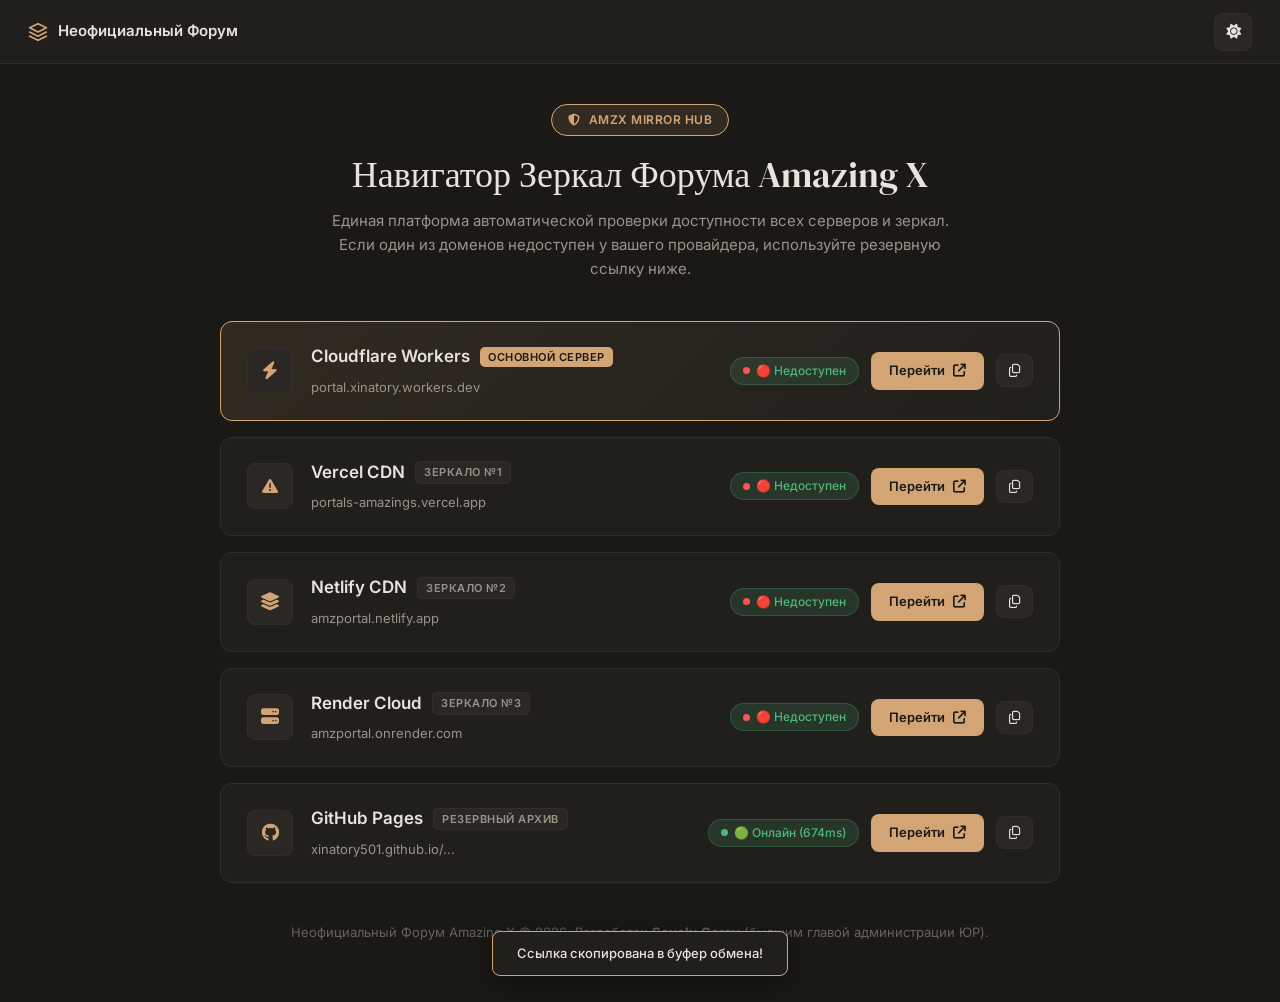
==== hub/index.html @ 3110cd6b "feat: added Mirrors nav button and hub favicons" ====
<!DOCTYPE html>
<html lang="ru" data-theme="dark">
<head>
  <meta charset="UTF-8">
  <meta name="viewport" content="width=device-width, initial-scale=1.0">
  <title>AMZX — Единый Навигатор Зеркал и Серверов | Amazing X</title>
  <meta name="description" content="Официальный хаб навигации и проверки доступности зеркал Неофициального Форума Amazing X. Актуальные ссылки на Cloudflare, Vercel, Netlify, Render и GitHub Pages.">
  <meta name="keywords" content="amazing x зеркала, неофициальный форум амейзинг х, зеркало портала савелий геров, amzx">
  <meta name="robots" content="index, follow">

  <!-- Favicon / Site Icon -->
  <link rel="shortcut icon" href="./favicon.ico?v=5.0">
  <link rel="icon" type="image/x-icon" href="./favicon.ico?v=5.0">
  <link rel="icon" type="image/png" sizes="32x32" href="./favicon.png?v=5.0">
  <link rel="icon" type="image/png" sizes="192x192" href="./favicon.png?v=5.0">
  <link rel="icon" type="image/svg+xml" href="./favicon.svg?v=5.0">
  <link rel="apple-touch-icon" sizes="180x180" href="./apple-touch-icon.png?v=5.0">

  <link rel="preconnect" href="https://fonts.googleapis.com">
  <link rel="preconnect" href="https://fonts.gstatic.com" crossorigin>
  <link href="https://fonts.googleapis.com/css2?family=DM+Serif+Display:ital@0;1&family=Inter:wght@300;400;500;600;700&display=swap" rel="stylesheet">
  <link rel="stylesheet" href="https://cdnjs.cloudflare.com/ajax/libs/font-awesome/6.5.0/css/all.min.css">

  <style>
    /* ══════════════════════════════════════════
       PORTAL — Claude-inspired dual theme design
       ══════════════════════════════════════════ */
    *, *::before, *::after {
      box-sizing: border-box;
      margin: 0;
      padding: 0;
    }

    :root {
      /* DARK THEME (default) — Claude brand palette */
      --bg-base:        #1a1915;   /* warm charcoal */
      --bg-surface:     #211f1c;   /* cards / sidebar */
      --bg-elevated:    #2a2724;   /* hover states */
      --bg-input:       #2f2d29;

      --text-primary:   #e8e3dc;   /* warm off-white */
      --text-secondary: #9a9488;   /* muted warm grey */
      --text-muted:     #66625c;

      --border:         #312f2b;
      --border-subtle:  #262420;

      --accent:         #d4a574;   /* Claude signature warm amber */
      --accent-hover:   #e0b48a;
      --accent-dim:     rgba(212, 165, 116, 0.12);

      --btn-bg:         #d4a574;
      --btn-text:       #1a1915;
      --btn-hover:      #e0b48a;

      --success:        #4eb87b;
      --success-dim:    rgba(78, 184, 123, 0.15);

      --r-lg:           12px;
      --r-md:           8px;
      --r-sm:           5px;
      --transition:     0.2s ease;
    }

    [data-theme="light"] {
      --bg-base:        #f6f4f0;
      --bg-surface:     #ffffff;
      --bg-elevated:    #ece7df;
      --bg-input:       #f0eae1;

      --text-primary:   #1a1714;
      --text-secondary: #5c554c;
      --text-muted:     #948c81;

      --border:         #ded6ca;
      --border-subtle:  #e8e2d7;

      --accent:         #b8824a;
      --accent-hover:   #9f6f3b;
      --accent-dim:     rgba(184, 130, 74, 0.12);

      --btn-bg:         #b8824a;
      --btn-text:       #ffffff;
      --btn-hover:      #9f6f3b;

      --success:        #2b9355;
      --success-dim:    rgba(43, 147, 85, 0.12);
    }

    .theme-switching,
    .theme-switching *,
    .theme-switching *::before,
    .theme-switching *::after {
      transition: none !important;
    }

    body {
      background-color: var(--bg-base);
      color: var(--text-primary);
      font-family: 'Inter', -apple-system, BlinkMacSystemFont, sans-serif;
      min-height: 100vh;
      display: flex;
      flex-direction: column;
      line-height: 1.5;
    }

    /* TOP HEADER BAR */
    .top-bar {
      height: 64px;
      background: var(--bg-surface);
      border-bottom: 1px solid var(--border);
      display: flex;
      align-items: center;
      justify-content: space-between;
      padding: 0 28px;
      position: sticky;
      top: 0;
      z-index: 100;
    }

    .wordmark {
      display: flex;
      align-items: center;
      gap: 10px;
      font-weight: 600;
      font-size: 15px;
      color: var(--text-primary);
      text-decoration: none;
    }

    .wordmark-icon {
      color: var(--accent);
    }

    .header-actions {
      display: flex;
      align-items: center;
      gap: 12px;
    }

    .theme-btn {
      background: var(--bg-elevated);
      border: 1px solid var(--border);
      color: var(--text-primary);
      width: 38px;
      height: 38px;
      border-radius: var(--r-md);
      display: flex;
      align-items: center;
      justify-content: center;
      cursor: pointer;
      font-size: 15px;
      transition: background var(--transition), border-color var(--transition);
    }

    .theme-btn:hover {
      border-color: var(--accent);
      color: var(--accent);
    }

    /* MAIN CONTAINER */
    .main-wrapper {
      max-width: 880px;
      width: 100%;
      margin: 0 auto;
      padding: 40px 20px 60px;
      flex: 1;
    }

    .hero-section {
      text-align: center;
      margin-bottom: 40px;
    }

    .hero-badge {
      display: inline-flex;
      align-items: center;
      gap: 8px;
      padding: 6px 16px;
      background: var(--accent-dim);
      border: 1px solid var(--accent);
      border-radius: 20px;
      color: var(--accent);
      font-size: 12px;
      font-weight: 600;
      letter-spacing: 0.5px;
      margin-bottom: 16px;
    }

    h1 {
      font-family: 'DM Serif Display', serif;
      font-size: 36px;
      font-weight: 400;
      color: var(--text-primary);
      margin-bottom: 12px;
      line-height: 1.25;
    }

    .hero-desc {
      color: var(--text-secondary);
      font-size: 15px;
      max-width: 640px;
      margin: 0 auto;
      line-height: 1.6;
    }

    /* MIRROR CARDS */
    .mirrors-list {
      display: flex;
      flex-direction: column;
      gap: 16px;
      margin-bottom: 36px;
    }

    .card {
      background: var(--bg-surface);
      border: 1px solid var(--border);
      border-radius: var(--r-lg);
      padding: 22px 26px;
      display: flex;
      align-items: center;
      justify-content: space-between;
      gap: 20px;
      transition: border-color var(--transition), transform var(--transition), box-shadow var(--transition);
    }

    .card:hover {
      border-color: var(--accent);
      transform: translateY(-1px);
      box-shadow: 0 8px 24px rgba(0, 0, 0, 0.12);
    }

    .card.primary-card {
      border-color: var(--accent);
      background: linear-gradient(135deg, var(--accent-dim), var(--bg-surface));
    }

    .card-left {
      display: flex;
      align-items: center;
      gap: 18px;
      min-width: 0;
    }

    .card-icon {
      width: 46px;
      height: 46px;
      border-radius: var(--r-md);
      background: var(--bg-elevated);
      border: 1px solid var(--border);
      display: flex;
      align-items: center;
      justify-content: center;
      color: var(--accent);
      font-size: 18px;
      flex-shrink: 0;
    }

    .card-meta {
      min-width: 0;
    }

    .card-title-row {
      display: flex;
      align-items: center;
      gap: 10px;
      margin-bottom: 4px;
      flex-wrap: wrap;
    }

    .card-title {
      font-size: 17px;
      font-weight: 600;
      color: var(--text-primary);
    }

    .badge-tag {
      padding: 2px 8px;
      border-radius: var(--r-sm);
      font-size: 11px;
      font-weight: 600;
      text-transform: uppercase;
      letter-spacing: 0.5px;
    }

    .badge-primary {
      background: var(--accent);
      color: var(--btn-text);
    }

    .badge-subtle {
      background: var(--bg-elevated);
      color: var(--text-secondary);
      border: 1px solid var(--border);
    }

    .card-url {
      font-size: 13px;
      color: var(--text-secondary);
      text-decoration: none;
      word-break: break-all;
    }

    .card-url:hover {
      color: var(--accent);
      text-decoration: underline;
    }

    .card-right {
      display: flex;
      align-items: center;
      gap: 12px;
      flex-shrink: 0;
    }

    .ping-status {
      display: inline-flex;
      align-items: center;
      gap: 6px;
      font-size: 12px;
      font-weight: 500;
      color: var(--success);
      background: var(--success-dim);
      padding: 4px 12px;
      border-radius: 20px;
      border: 1px solid rgba(78, 184, 123, 0.25);
    }

    .ping-dot {
      width: 7px;
      height: 7px;
      border-radius: 50%;
      background: var(--success);
    }

    .btn {
      display: inline-flex;
      align-items: center;
      justify-content: center;
      gap: 8px;
      padding: 9px 18px;
      border-radius: var(--r-md);
      font-size: 13px;
      font-weight: 600;
      text-decoration: none;
      cursor: pointer;
      transition: all var(--transition);
      border: none;
    }

    .btn-accent {
      background: var(--btn-bg);
      color: var(--btn-text);
    }

    .btn-accent:hover {
      background: var(--btn-hover);
      transform: translateY(-1px);
    }

    .btn-outline {
      background: var(--bg-elevated);
      color: var(--text-primary);
      border: 1px solid var(--border);
      padding: 9px 12px;
    }

    .btn-outline:hover {
      border-color: var(--accent);
      color: var(--accent);
    }

    footer {
      text-align: center;
      font-size: 13px;
      color: var(--text-muted);
      margin-top: 40px;
    }

    /* TOAST */
    .toast {
      position: fixed;
      bottom: 24px;
      left: 50%;
      transform: translateX(-50%) translateY(100px);
      background: var(--bg-surface);
      border: 1px solid var(--accent);
      color: var(--text-primary);
      padding: 12px 24px;
      border-radius: var(--r-md);
      font-size: 13px;
      font-weight: 500;
      box-shadow: 0 8px 30px rgba(0, 0, 0, 0.4);
      transition: transform 0.25s ease;
      z-index: 999;
    }

    .toast.show {
      transform: translateX(-50%) translateY(0);
    }

    @media (max-width: 640px) {
      .card {
        flex-direction: column;
        align-items: flex-start;
      }
      .card-right {
        width: 100%;
      }
      .btn-accent {
        flex: 1;
      }
    }
  </style>
</head>
<body>

  <!-- TOP HEADER BAR -->
  <header class="top-bar">
    <a href="https://portal.xinatory.workers.dev/" class="wordmark">
      <svg width="20" height="20" viewBox="0 0 24 24" fill="none" class="wordmark-icon">
        <path d="M12 2L2 7l10 5 10-5-10-5zM2 17l10 5 10-5M2 12l10 5 10-5" stroke="currentColor" stroke-width="2" stroke-linecap="round" stroke-linejoin="round"/>
      </svg>
      <span>Неофициальный Форум</span>
    </a>

    <div class="header-actions">
      <button id="theme-toggle" class="theme-btn" title="Переключить тему">
        <i class="fa-solid fa-moon"></i>
      </button>
    </div>
  </header>

  <!-- MAIN CONTENT -->
  <main class="main-wrapper">
    
    <div class="hero-section">
      <div class="hero-badge">
        <i class="fa-solid fa-shield-halved"></i> AMZX MIRROR HUB
      </div>
      <h1>Навигатор Зеркал Форума Amazing X</h1>
      <p class="hero-desc">
        Единая платформа автоматической проверки доступности всех серверов и зеркал. 
        Если один из доменов недоступен у вашего провайдера, используйте резервную ссылку ниже.
      </p>
    </div>

    <div class="mirrors-list">

      <!-- 1. CLOUDFLARE WORKERS -->
      <div class="card primary-card">
        <div class="card-left">
          <div class="card-icon">
            <i class="fa-solid fa-bolt"></i>
          </div>
          <div class="card-meta">
            <div class="card-title-row">
              <span class="card-title">Cloudflare Workers</span>
              <span class="badge-tag badge-primary">ОСНОВНОЙ СЕРВЕР</span>
            </div>
            <a href="https://portal.xinatory.workers.dev/" class="card-url" target="_blank">portal.xinatory.workers.dev</a>
          </div>
        </div>
        <div class="card-right">
          <span class="ping-status" id="status-cf"><span class="ping-dot"></span> 🟢 Онлайн</span>
          <a href="https://portal.xinatory.workers.dev/" class="btn btn-accent" target="_blank">
            Перейти <i class="fa-solid fa-arrow-up-right-from-square"></i>
          </a>
          <button class="btn btn-outline" onclick="copyLink('https://portal.xinatory.workers.dev/')" title="Скопировать ссылку">
            <i class="fa-regular fa-copy"></i>
          </button>
        </div>
      </div>

      <!-- 2. VERCEL -->
      <div class="card">
        <div class="card-left">
          <div class="card-icon">
            <i class="fa-solid fa-triangle-exclamation" style="font-size: 16px;"></i>
          </div>
          <div class="card-meta">
            <div class="card-title-row">
              <span class="card-title">Vercel CDN</span>
              <span class="badge-tag badge-subtle">ЗЕРКАЛО №1</span>
            </div>
            <a href="https://portals-amazings.vercel.app/" class="card-url" target="_blank">portals-amazings.vercel.app</a>
          </div>
        </div>
        <div class="card-right">
          <span class="ping-status" id="status-vercel"><span class="ping-dot"></span> 🟢 Онлайн</span>
          <a href="https://portals-amazings.vercel.app/" class="btn btn-accent" target="_blank">
            Перейти <i class="fa-solid fa-arrow-up-right-from-square"></i>
          </a>
          <button class="btn btn-outline" onclick="copyLink('https://portals-amazings.vercel.app/')" title="Скопировать ссылку">
            <i class="fa-regular fa-copy"></i>
          </button>
        </div>
      </div>

      <!-- 3. NETLIFY -->
      <div class="card">
        <div class="card-left">
          <div class="card-icon">
            <i class="fa-solid fa-layer-group"></i>
          </div>
          <div class="card-meta">
            <div class="card-title-row">
              <span class="card-title">Netlify CDN</span>
              <span class="badge-tag badge-subtle">ЗЕРКАЛО №2</span>
            </div>
            <a href="https://amzportal.netlify.app/" class="card-url" target="_blank">amzportal.netlify.app</a>
          </div>
        </div>
        <div class="card-right">
          <span class="ping-status" id="status-netlify"><span class="ping-dot"></span> 🟢 Онлайн</span>
          <a href="https://amzportal.netlify.app/" class="btn btn-accent" target="_blank">
            Перейти <i class="fa-solid fa-arrow-up-right-from-square"></i>
          </a>
          <button class="btn btn-outline" onclick="copyLink('https://amzportal.netlify.app/')" title="Скопировать ссылку">
            <i class="fa-regular fa-copy"></i>
          </button>
        </div>
      </div>

      <!-- 4. RENDER -->
      <div class="card">
        <div class="card-left">
          <div class="card-icon">
            <i class="fa-solid fa-server"></i>
          </div>
          <div class="card-meta">
            <div class="card-title-row">
              <span class="card-title">Render Cloud</span>
              <span class="badge-tag badge-subtle">ЗЕРКАЛО №3</span>
            </div>
            <a href="https://amzportal.onrender.com/" class="card-url" target="_blank">amzportal.onrender.com</a>
          </div>
        </div>
        <div class="card-right">
          <span class="ping-status" id="status-render"><span class="ping-dot"></span> 🟢 Онлайн</span>
          <a href="https://amzportal.onrender.com/" class="btn btn-accent" target="_blank">
            Перейти <i class="fa-solid fa-arrow-up-right-from-square"></i>
          </a>
          <button class="btn btn-outline" onclick="copyLink('https://amzportal.onrender.com/')" title="Скопировать ссылку">
            <i class="fa-regular fa-copy"></i>
          </button>
        </div>
      </div>

      <!-- 5. GITHUB PAGES -->
      <div class="card">
        <div class="card-left">
          <div class="card-icon">
            <i class="fa-brands fa-github"></i>
          </div>
          <div class="card-meta">
            <div class="card-title-row">
              <span class="card-title">GitHub Pages</span>
              <span class="badge-tag badge-subtle">РЕЗЕРВНЫЙ АРХИВ</span>
            </div>
            <a href="https://xinatory501.github.io/amazing-online-portal/" class="card-url" target="_blank">xinatory501.github.io/...</a>
          </div>
        </div>
        <div class="card-right">
          <span class="ping-status" id="status-gh"><span class="ping-dot"></span> 🟢 Онлайн</span>
          <a href="https://xinatory501.github.io/amazing-online-portal/" class="btn btn-accent" target="_blank">
            Перейти <i class="fa-solid fa-arrow-up-right-from-square"></i>
          </a>
          <button class="btn btn-outline" onclick="copyLink('https://xinatory501.github.io/amazing-online-portal/')" title="Скопировать ссылку">
            <i class="fa-regular fa-copy"></i>
          </button>
        </div>
      </div>

    </div>

    <footer>
      Неофициальный Форум Amazing X &copy; 2026. Разработан <strong>Savely_Gerov</strong> (бывшим главой администрации ЮР).
    </footer>
  </main>

  <div class="toast" id="toast">Ссылка скопирована в буфер обмена!</div>

  <script>
    // ── THEME SWITCHER LOGIC (Claude design system) ────────
    const themeBtn = document.getElementById('theme-toggle');

    function applyTheme(theme) {
      document.documentElement.classList.add('theme-switching');
      document.documentElement.setAttribute('data-theme', theme);
      localStorage.setItem('theme', theme);
      if (themeBtn) {
        themeBtn.innerHTML = theme === 'dark' ? '<i class="fa-solid fa-sun"></i>' : '<i class="fa-solid fa-moon"></i>';
      }
      setTimeout(() => document.documentElement.classList.remove('theme-switching'), 50);
    }

    const savedTheme = localStorage.getItem('theme') || 'dark';
    applyTheme(savedTheme);

    if (themeBtn) {
      themeBtn.addEventListener('click', () => {
        const current = document.documentElement.getAttribute('data-theme') || 'dark';
        applyTheme(current === 'dark' ? 'light' : 'dark');
      });
    }

    // ── COPY LINK TOAST ────────────────────────────────────
    function copyLink(url) {
      navigator.clipboard.writeText(url).then(() => {
        const toast = document.getElementById('toast');
        toast.classList.add('show');
        setTimeout(() => toast.classList.remove('show'), 2500);
      });
    }

    // ── LIVE PING CHECK ────────────────────────────────────
    async function checkMirror(url, elId) {
      const start = Date.now();
      try {
        await fetch(url + '?t=' + start, { mode: 'no-cors' });
        const ping = Date.now() - start;
        document.getElementById(elId).innerHTML = `<span class="ping-dot"></span> 🟢 Онлайн (${ping}ms)`;
      } catch (e) {
        document.getElementById(elId).innerHTML = `<span class="ping-dot" style="background:#ff5252;"></span> 🔴 Недоступен`;
      }
    }

    window.addEventListener('DOMContentLoaded', () => {
      checkMirror('https://portal.xinatory.workers.dev/', 'status-cf');
      checkMirror('https://portals-amazings.vercel.app/', 'status-vercel');
      checkMirror('https://amzportal.netlify.app/', 'status-netlify');
      checkMirror('https://amzportal.onrender.com/', 'status-render');
      checkMirror('https://xinatory501.github.io/amazing-online-portal/', 'status-gh');
    });
  </script>

</body>
</html>
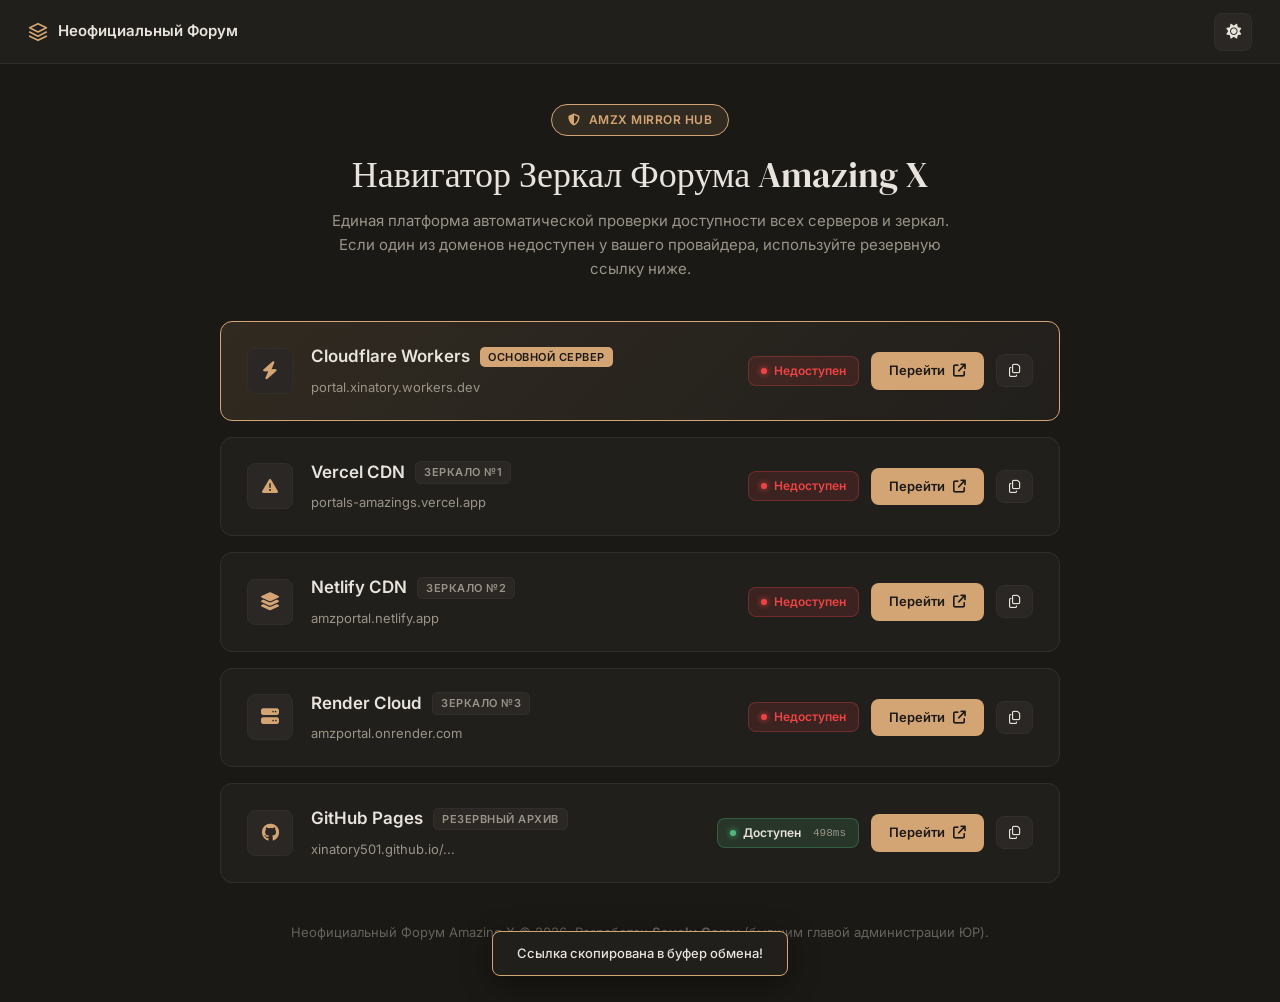
==== commit 4fb8b809: "feat: enabled text copying in Laws section while keeping Lectures copy-protected" ====
--- a/hub/index.html
+++ b/hub/index.html
@@ -316,21 +316,52 @@
     .ping-status {
       display: inline-flex;
       align-items: center;
-      gap: 6px;
+      gap: 7px;
       font-size: 12px;
       font-weight: 500;
-      color: var(--success);
+      padding: 5px 12px;
+      border-radius: var(--r-md);
+      background: var(--bg-elevated);
+      border: 1px solid var(--border);
+      color: var(--text-primary);
+      transition: all var(--transition);
+    }
+
+    .ping-status.status-online {
       background: var(--success-dim);
-      padding: 4px 12px;
-      border-radius: 20px;
-      border: 1px solid rgba(78, 184, 123, 0.25);
+      border-color: rgba(78, 184, 123, 0.3);
+      color: var(--text-primary);
+    }
+
+    .ping-status.status-offline {
+      background: rgba(239, 68, 68, 0.12);
+      border-color: rgba(239, 68, 68, 0.3);
+      color: #ef4444;
     }
 
     .ping-dot {
-      width: 7px;
-      height: 7px;
+      width: 6px;
+      height: 6px;
       border-radius: 50%;
       background: var(--success);
+      box-shadow: 0 0 6px var(--success);
+    }
+
+    .ping-status.status-offline .ping-dot {
+      background: #ef4444;
+      box-shadow: 0 0 6px #ef4444;
+    }
+
+    .ping-text {
+      font-weight: 600;
+    }
+
+    .ping-ms {
+      color: var(--text-secondary);
+      font-size: 11px;
+      font-family: monospace;
+      padding-left: 4px;
+      border-left: 1px solid var(--border);
     }
 
     .btn {
@@ -462,7 +493,7 @@
           </div>
         </div>
         <div class="card-right">
-          <span class="ping-status" id="status-cf"><span class="ping-dot"></span> 🟢 Онлайн</span>
+          <span class="ping-status status-online" id="status-cf"><span class="ping-dot"></span><span class="ping-text">Доступен</span></span>
           <a href="https://portal.xinatory.workers.dev/" class="btn btn-accent" target="_blank">
             Перейти <i class="fa-solid fa-arrow-up-right-from-square"></i>
           </a>
@@ -487,7 +518,7 @@
           </div>
         </div>
         <div class="card-right">
-          <span class="ping-status" id="status-vercel"><span class="ping-dot"></span> 🟢 Онлайн</span>
+          <span class="ping-status status-online" id="status-vercel"><span class="ping-dot"></span><span class="ping-text">Доступен</span></span>
           <a href="https://portals-amazings.vercel.app/" class="btn btn-accent" target="_blank">
             Перейти <i class="fa-solid fa-arrow-up-right-from-square"></i>
           </a>
@@ -512,7 +543,7 @@
           </div>
         </div>
         <div class="card-right">
-          <span class="ping-status" id="status-netlify"><span class="ping-dot"></span> 🟢 Онлайн</span>
+          <span class="ping-status status-online" id="status-netlify"><span class="ping-dot"></span><span class="ping-text">Доступен</span></span>
           <a href="https://amzportal.netlify.app/" class="btn btn-accent" target="_blank">
             Перейти <i class="fa-solid fa-arrow-up-right-from-square"></i>
           </a>
@@ -537,7 +568,7 @@
           </div>
         </div>
         <div class="card-right">
-          <span class="ping-status" id="status-render"><span class="ping-dot"></span> 🟢 Онлайн</span>
+          <span class="ping-status status-online" id="status-render"><span class="ping-dot"></span><span class="ping-text">Доступен</span></span>
           <a href="https://amzportal.onrender.com/" class="btn btn-accent" target="_blank">
             Перейти <i class="fa-solid fa-arrow-up-right-from-square"></i>
           </a>
@@ -562,7 +593,7 @@
           </div>
         </div>
         <div class="card-right">
-          <span class="ping-status" id="status-gh"><span class="ping-dot"></span> 🟢 Онлайн</span>
+          <span class="ping-status status-online" id="status-gh"><span class="ping-dot"></span><span class="ping-text">Доступен</span></span>
           <a href="https://xinatory501.github.io/amazing-online-portal/" class="btn btn-accent" target="_blank">
             Перейти <i class="fa-solid fa-arrow-up-right-from-square"></i>
           </a>
@@ -616,13 +647,17 @@
 
     // ── LIVE PING CHECK ────────────────────────────────────
     async function checkMirror(url, elId) {
+      const el = document.getElementById(elId);
+      if (!el) return;
       const start = Date.now();
       try {
         await fetch(url + '?t=' + start, { mode: 'no-cors' });
         const ping = Date.now() - start;
-        document.getElementById(elId).innerHTML = `<span class="ping-dot"></span> 🟢 Онлайн (${ping}ms)`;
+        el.className = 'ping-status status-online';
+        el.innerHTML = `<span class="ping-dot"></span><span class="ping-text">Доступен</span><span class="ping-ms">${ping}ms</span>`;
       } catch (e) {
-        document.getElementById(elId).innerHTML = `<span class="ping-dot" style="background:#ff5252;"></span> 🔴 Недоступен`;
+        el.className = 'ping-status status-offline';
+        el.innerHTML = `<span class="ping-dot"></span><span class="ping-text">Недоступен</span>`;
       }
     }
 
